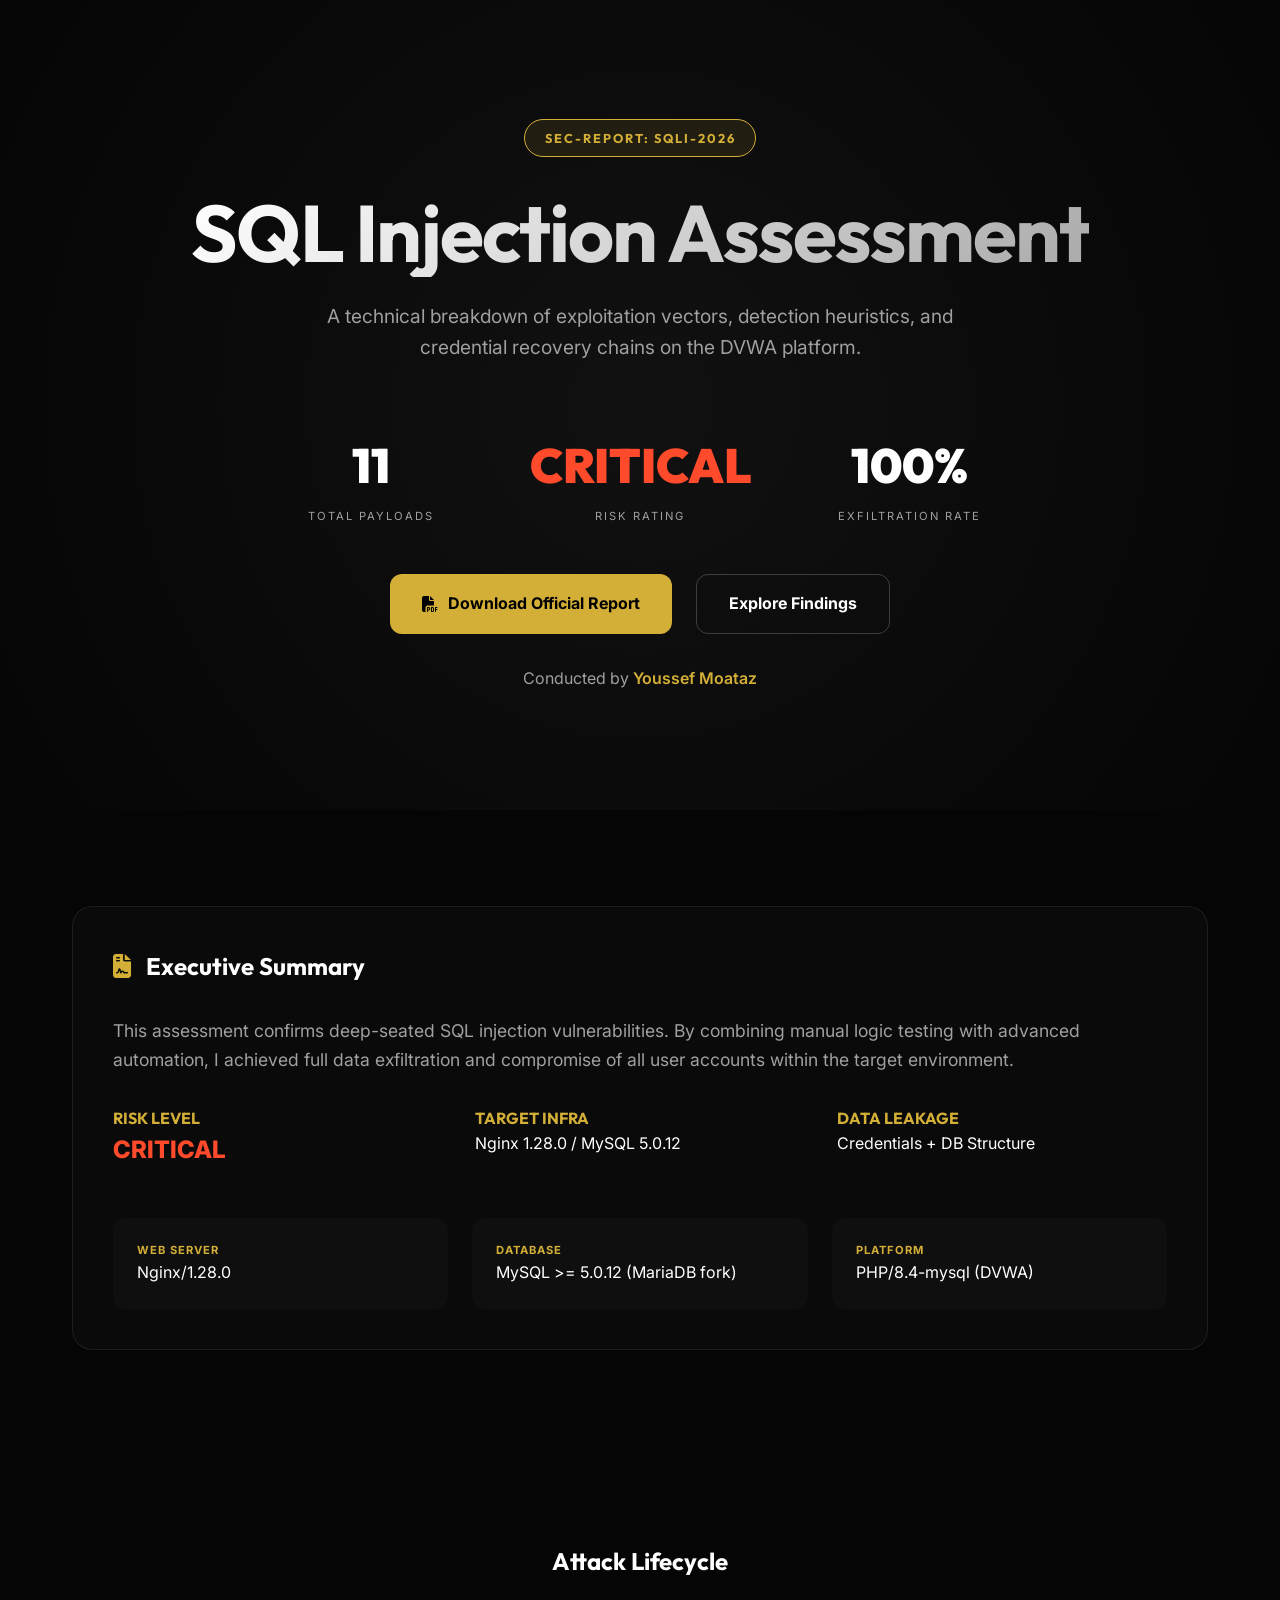
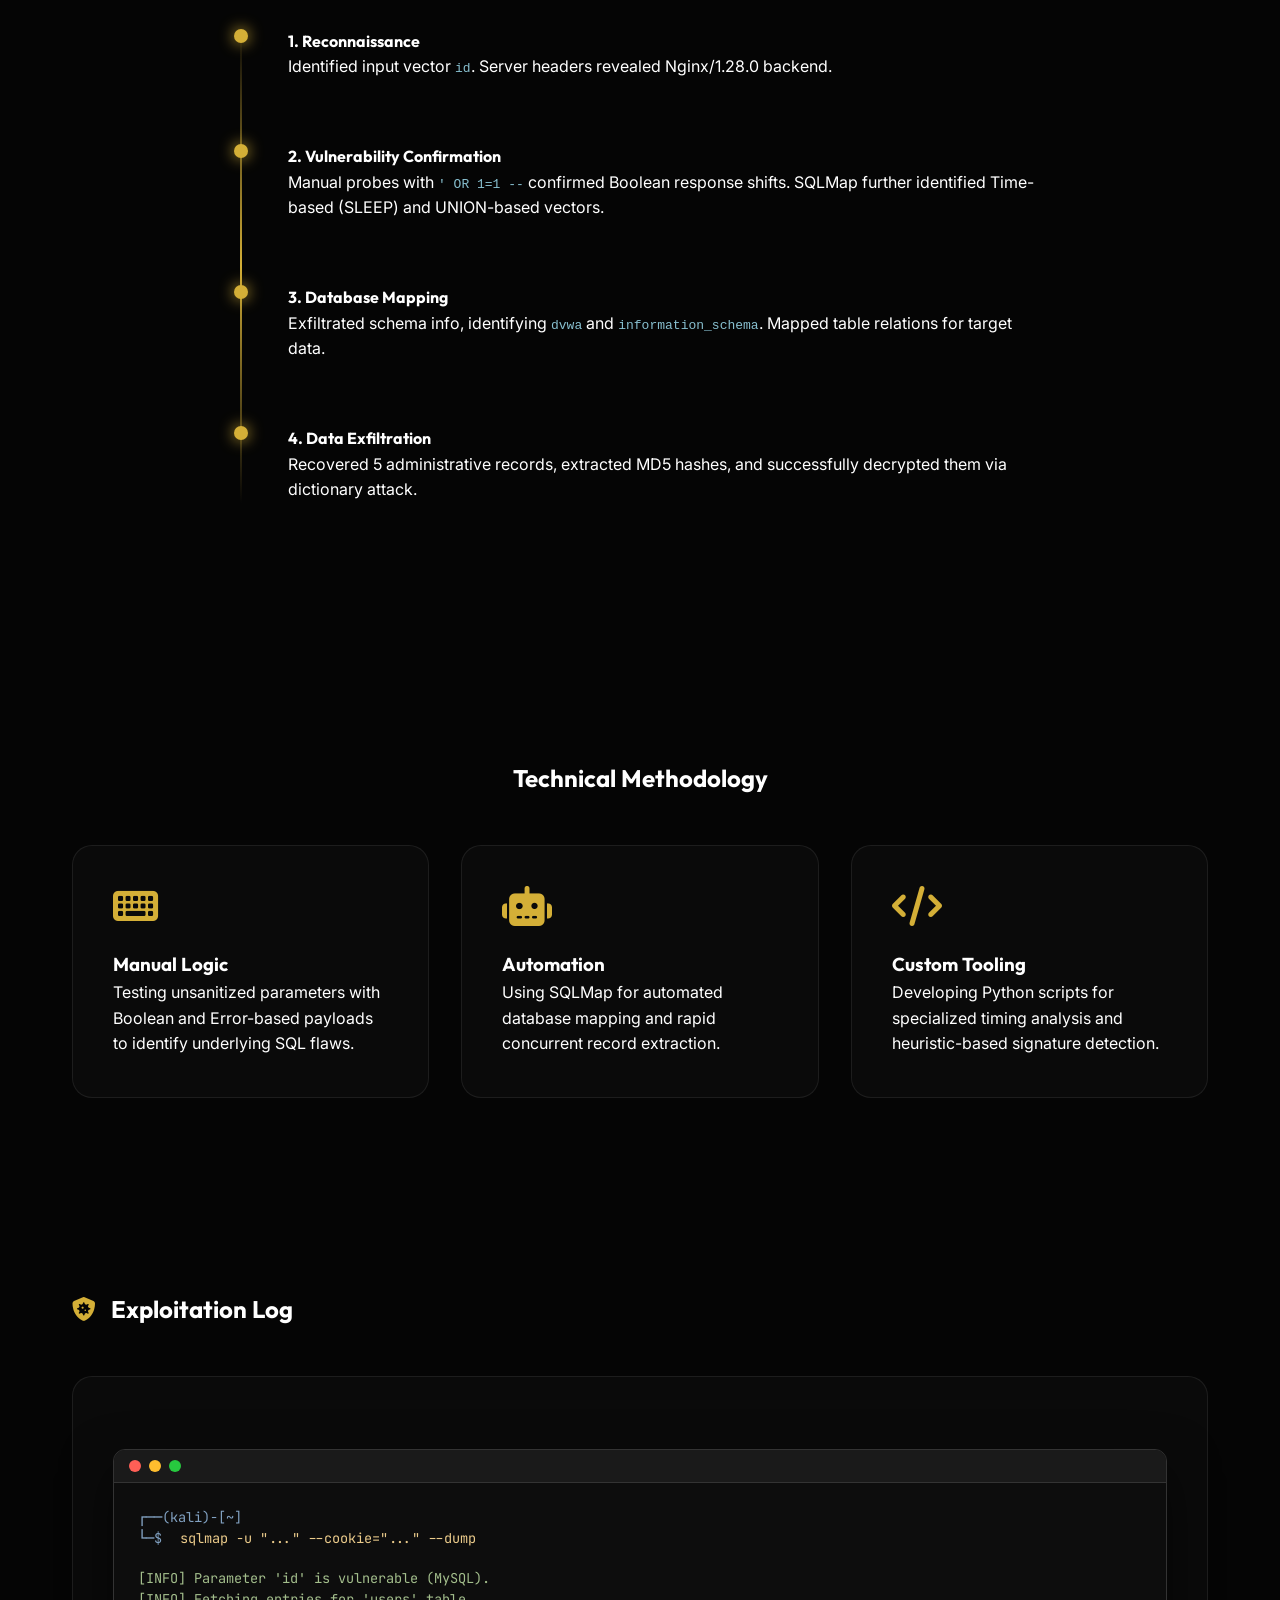
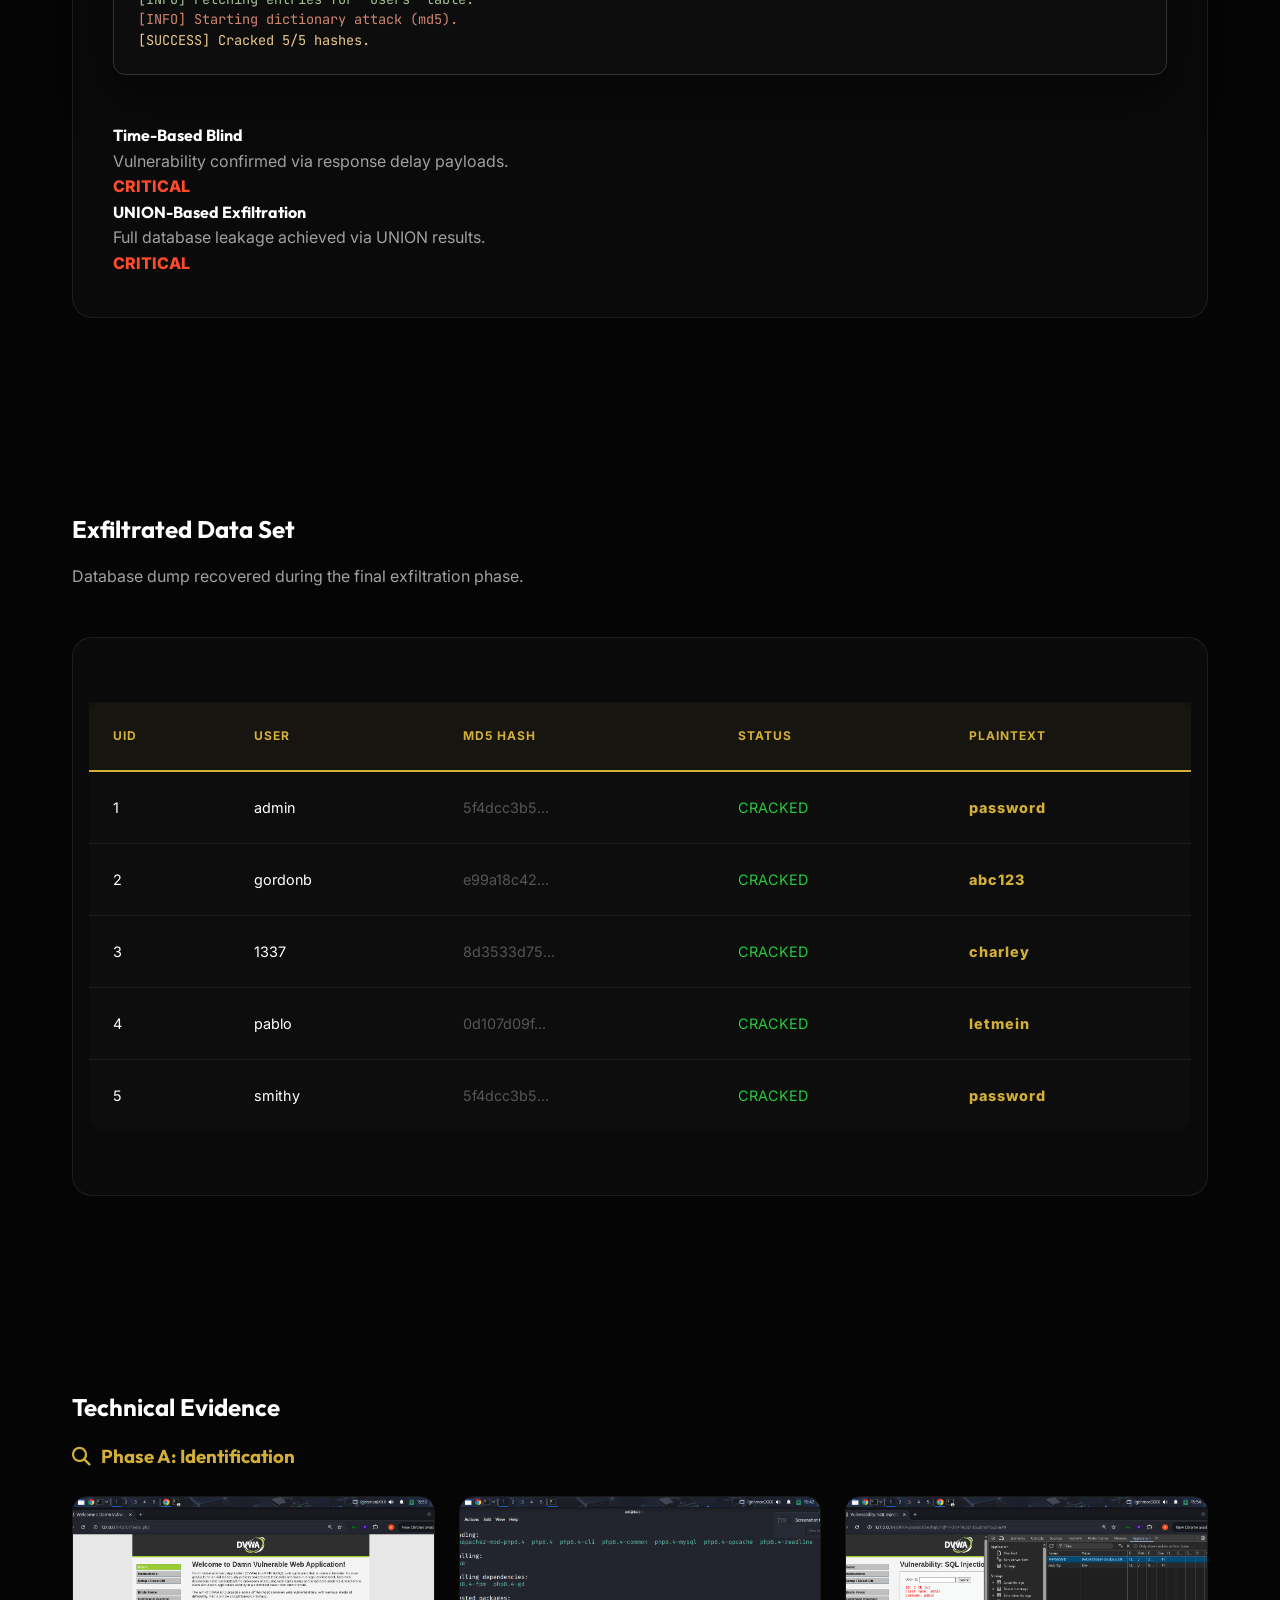
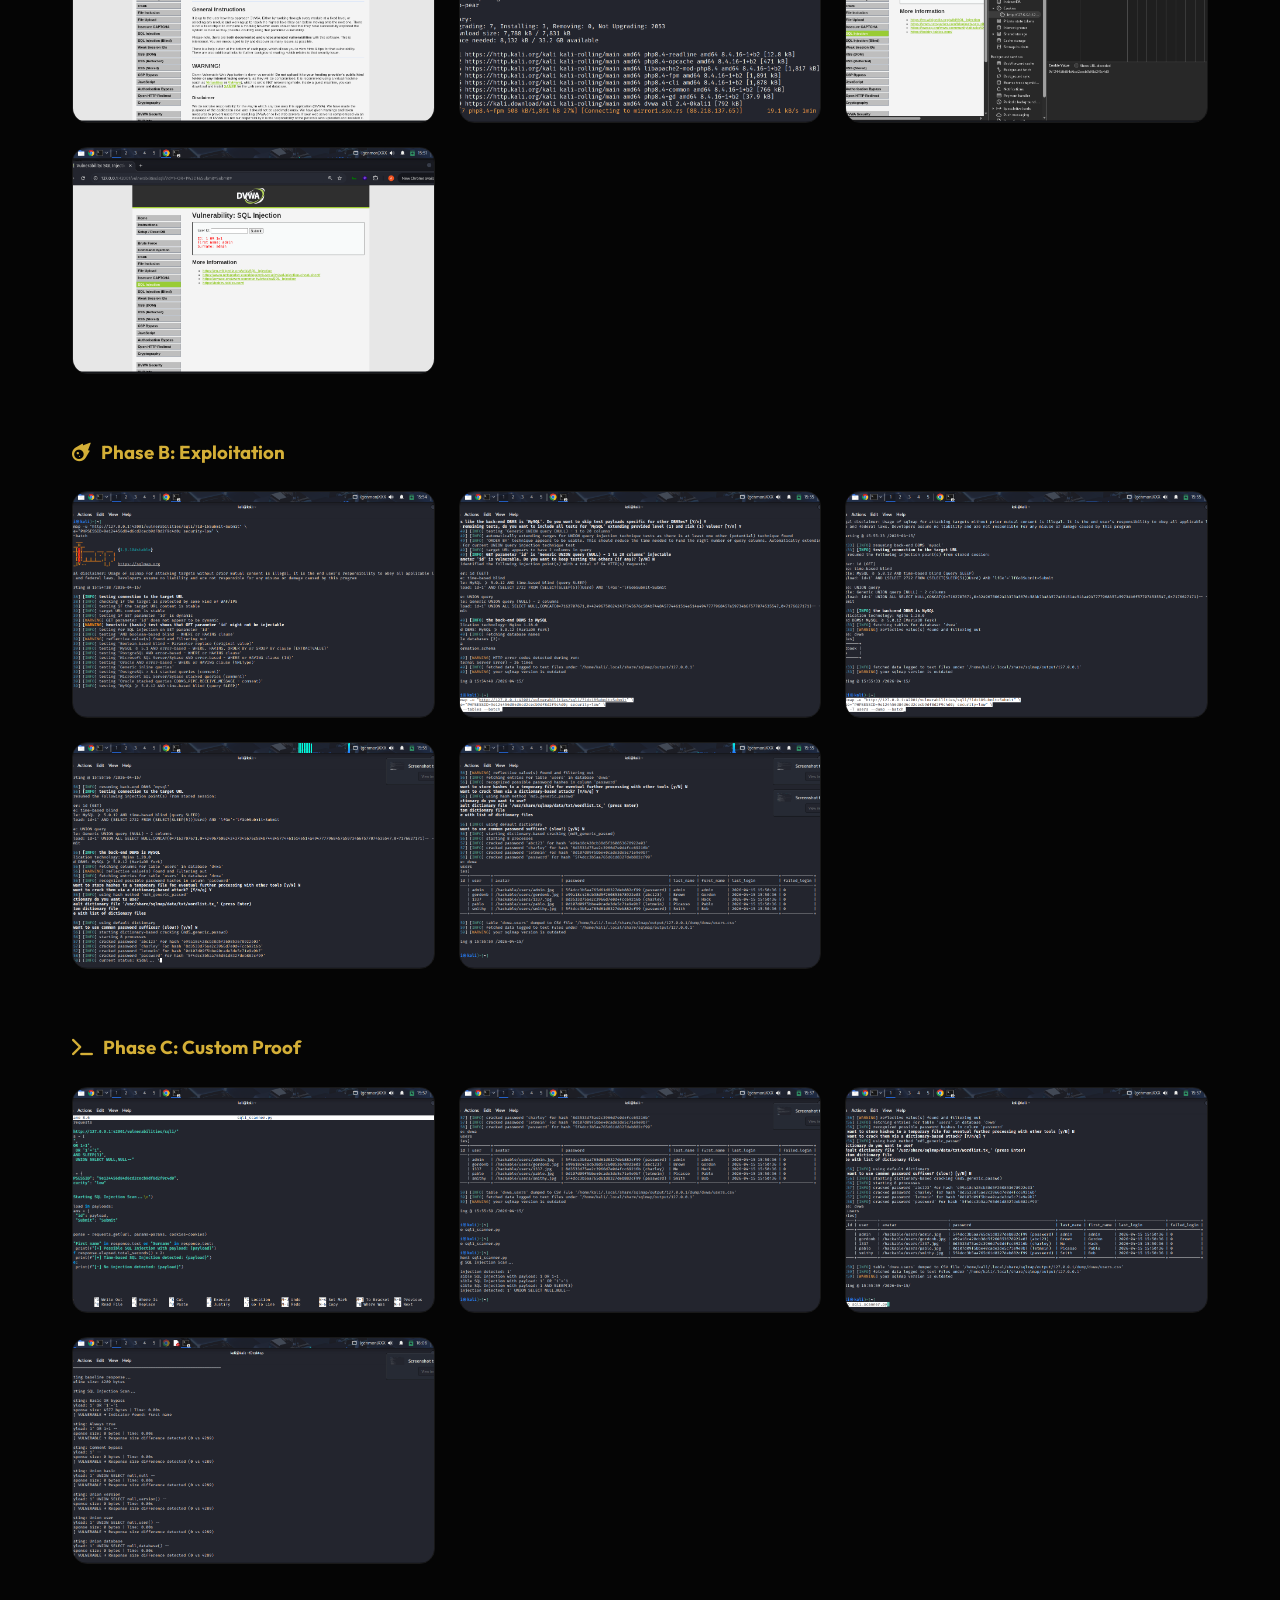
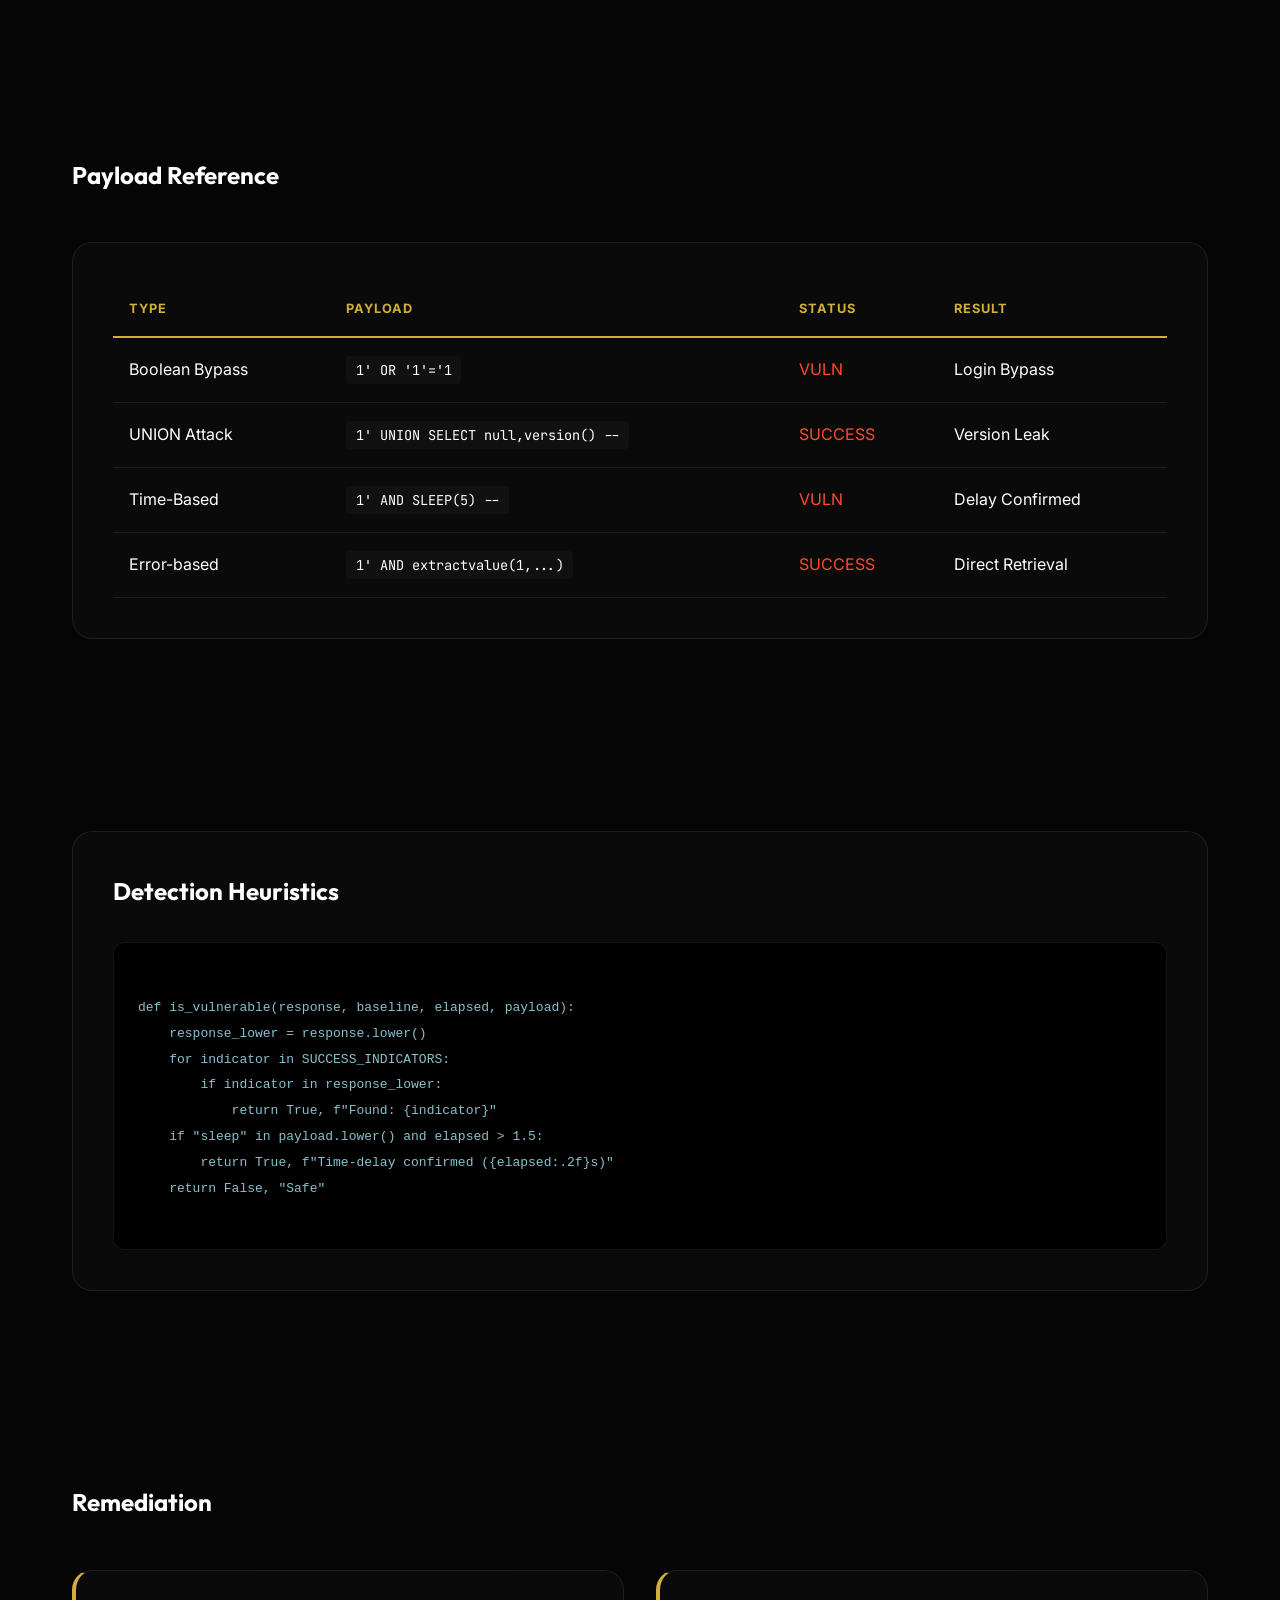
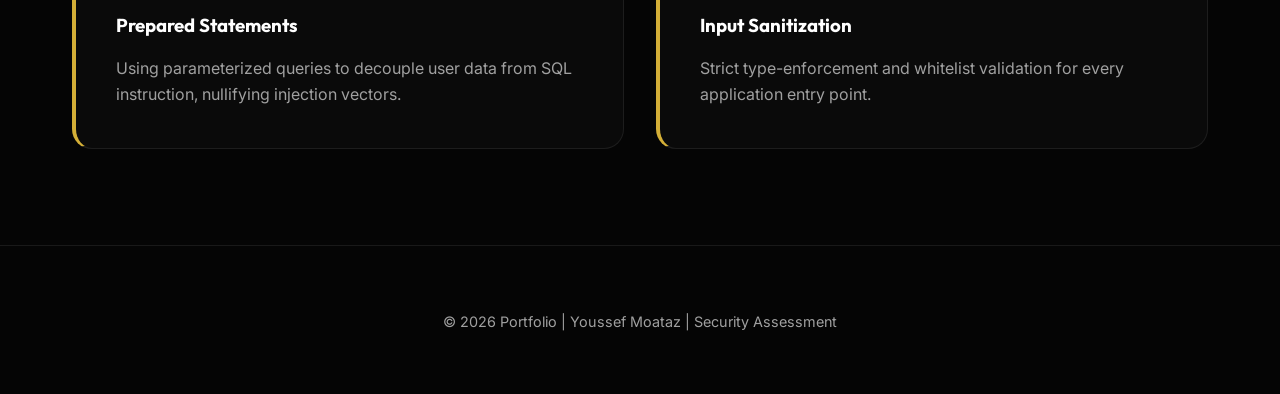
==== index.html @ cf0d1996 "Initial release: Professional SQL Injection Assessment and Audit Report - Youssef Moataz" ====
<!DOCTYPE html>
<html lang="en">
<head>
    <meta charset="UTF-8">
    <meta name="viewport" content="width=device-width, initial-scale=1.0">
    <title>Security Assessment Report | Youssef Moataz</title>
    <link rel="stylesheet" href="style.css">
    <link rel="stylesheet" href="https://cdnjs.cloudflare.com/ajax/libs/font-awesome/6.4.0/css/all.min.css">
</head>
<body>

    <header class="hero">
        <div class="badge">SEC-REPORT: SQLI-2026</div>
        <h1>SQL Injection Assessment</h1>
        <p>A technical breakdown of exploitation vectors, detection heuristics, and credential recovery chains on the DVWA platform.</p>
        
        <div class="container" style="margin-top: 4rem;">
            <div class="stats-header">
                <div class="stat-box">
                    <span class="stat-val">11</span>
                    <span class="stat-label">Total Payloads</span>
                </div>
                <div class="stat-box">
                    <span class="stat-val" style="color: var(--danger);">CRITICAL</span>
                    <span class="stat-label">Risk Rating</span>
                </div>
                <div class="stat-box">
                    <span class="stat-val">100%</span>
                    <span class="stat-label">Exfiltration Rate</span>
                </div>
            </div>
        </div>

        <div style="margin-top: 3rem; display: flex; gap: 1.5rem;">
            <a href="formal_report.html" class="btn"><i class="fas fa-file-pdf"></i> Download Official Report</a>
            <a href="#summary" class="btn btn-outline">Explore Findings</a>
        </div>

        <div style="margin-top: 2rem;">
            <span style="color: var(--text-dim);">Conducted by</span>
            <span style="color: var(--accent-gold); font-weight: 600;">Youssef Moataz</span>
        </div>
    </header>

    <div class="container">
        
        <section id="summary">
            <div class="card">
                <h2 style="margin-bottom: 2rem;"><i class="fas fa-file-contract" style="color: var(--accent-gold); margin-right: 15px;"></i>Executive Summary</h2>
                <p style="font-size: 1.1rem; color: var(--text-dim); margin-bottom: 2rem;">
                    This assessment confirms deep-seated SQL injection vulnerabilities. By combining manual logic testing with advanced automation, I achieved full data exfiltration and compromise of all user accounts within the target environment.
                </p>
                <div style="display: grid; grid-template-columns: repeat(auto-fit, minmax(200px, 1fr)); gap: 2rem;">
                    <div>
                        <h4 style="color: var(--accent-gold);">RISK LEVEL</h4>
                        <p class="severity-high" style="font-size: 1.5rem;">CRITICAL</p>
                    </div>
                    <div>
                        <h4 style="color: var(--accent-gold);">TARGET INFRA</h4>
                        <p>Nginx 1.28.0 / MySQL 5.0.12</p>
                    </div>
                    <div>
                        <h4 style="color: var(--accent-gold);">DATA LEAKAGE</h4>
                        <p>Credentials + DB Structure</p>
                    </div>
                </div>
                <div class="fingerprint-grid" style="margin-top: 3rem;">
                    <div class="f-item">
                        <h5>WEB SERVER</h5>
                        <p>Nginx/1.28.0</p>
                    </div>
                    <div class="f-item">
                        <h5>DATABASE</h5>
                        <p>MySQL >= 5.0.12 (MariaDB fork)</p>
                    </div>
                    <div class="f-item">
                        <h5>PLATFORM</h5>
                        <p>PHP/8.4-mysql (DVWA)</p>
                    </div>
                </div>
            </div>
        </section>

        <section id="lifecycle">
            <h2 style="text-align: center; margin-bottom: 3rem;">Attack Lifecycle</h2>
            <div class="timeline">
                <div class="timeline-item">
                    <div class="timeline-dot"></div>
                    <h4>1. Reconnaissance</h4>
                    <p>Identified input vector <code>id</code>. Server headers revealed Nginx/1.28.0 backend.</p>
                </div>
                <div class="timeline-item">
                    <div class="timeline-dot"></div>
                    <h4>2. Vulnerability Confirmation</h4>
                    <p>Manual probes with <code>' OR 1=1 --</code> confirmed Boolean response shifts. SQLMap further identified Time-based (SLEEP) and UNION-based vectors.</p>
                </div>
                <div class="timeline-item">
                    <div class="timeline-dot"></div>
                    <h4>3. Database Mapping</h4>
                    <p>Exfiltrated schema info, identifying <code>dvwa</code> and <code>information_schema</code>. Mapped table relations for target data.</p>
                </div>
                <div class="timeline-item">
                    <div class="timeline-dot"></div>
                    <h4>4. Data Exfiltration</h4>
                    <p>Recovered 5 administrative records, extracted MD5 hashes, and successfully decrypted them via dictionary attack.</p>
                </div>
            </div>
        </section>

        <section id="methodology">
            <h2 style="text-align: center; margin-bottom: 3rem;">Technical Methodology</h2>
            <div class="meth-grid">
                <div class="card meth-item">
                    <i class="fas fa-keyboard meth-icon"></i>
                    <h3>Manual Logic</h3>
                    <p>Testing unsanitized parameters with Boolean and Error-based payloads to identify underlying SQL flaws.</p>
                </div>
                <div class="card meth-item">
                    <i class="fas fa-robot meth-icon"></i>
                    <h3>Automation</h3>
                    <p>Using SQLMap for automated database mapping and rapid concurrent record extraction.</p>
                </div>
                <div class="card meth-item">
                    <i class="fas fa-code meth-icon"></i>
                    <h3>Custom Tooling</h3>
                    <p>Developing Python scripts for specialized timing analysis and heuristic-based signature detection.</p>
                </div>
            </div>
        </section>

        <section id="findings">
            <h2 style="margin-bottom: 3rem;"><i class="fas fa-shield-virus" style="color: var(--accent-gold); margin-right: 15px;"></i>Exploitation Log</h2>
            <div class="card">
                <div class="terminal-window no-print" style="margin-bottom: 3rem;">
                    <div class="terminal-header">
                        <div class="t-dot" style="background: #ff5f56;"></div>
                        <div class="t-dot" style="background: #ffbd2e;"></div>
                        <div class="t-dot" style="background: #27c93f;"></div>
                    </div>
                    <div class="t-body">
                        <div><span class="t-prompt">┌──(kali)-[~]</span></div>
                        <div><span class="t-prompt">└─$</span> <span class="t-cmd">sqlmap -u "..." --cookie="..." --dump</span></div>
                        <br>
                        <div style="color: #A3BE8C;">[INFO] Parameter 'id' is vulnerable (MySQL).</div>
                        <div style="color: #A3BE8C;">[INFO] Fetching entries for 'users' table.</div>
                        <div style="color: #D08770;">[INFO] Starting dictionary attack (md5).</div>
                        <div style="color: #EBCB8B;">[SUCCESS] Cracked 5/5 hashes.</div>
                    </div>
                </div>

                <div class="findings-container">
                    <div class="finding-row">
                        <div>
                            <h4>Time-Based Blind</h4>
                            <p style="color: var(--text-dim);">Vulnerability confirmed via response delay payloads.</p>
                        </div>
                        <span class="severity-high">CRITICAL</span>
                    </div>
                    <div class="finding-row">
                        <div>
                            <h4>UNION-Based Exfiltration</h4>
                            <p style="color: var(--text-dim);">Full database leakage achieved via UNION results.</p>
                        </div>
                        <span class="severity-high">CRITICAL</span>
                    </div>
                </div>
            </div>
        </section>

        <section id="exfiltrated">
            <h2 style="margin-bottom: 1rem;">Exfiltrated Data Set</h2>
            <p style="color: var(--text-dim); margin-bottom: 3rem;">Database dump recovered during the final exfiltration phase.</p>
            
            <div class="card" style="padding: 1rem;">
                <table class="exfil-matrix">
                    <thead>
                        <tr>
                            <th>UID</th>
                            <th>User</th>
                            <th>MD5 Hash</th>
                            <th>Status</th>
                            <th>Plaintext</th>
                        </tr>
                    </thead>
                    <tbody>
                        <tr><td>1</td><td>admin</td><td class="hash-dim">5f4dcc3b5...</td><td style="color: #27c93f;">CRACKED</td><td class="plaintext-gold">password</td></tr>
                        <tr><td>2</td><td>gordonb</td><td class="hash-dim">e99a18c42...</td><td style="color: #27c93f;">CRACKED</td><td class="plaintext-gold">abc123</td></tr>
                        <tr><td>3</td><td>1337</td><td class="hash-dim">8d3533d75...</td><td style="color: #27c93f;">CRACKED</td><td class="plaintext-gold">charley</td></tr>
                        <tr><td>4</td><td>pablo</td><td class="hash-dim">0d107d09f...</td><td style="color: #27c93f;">CRACKED</td><td class="plaintext-gold">letmein</td></tr>
                        <tr><td>5</td><td>smithy</td><td class="hash-dim">5f4dcc3b5...</td><td style="color: #27c93f;">CRACKED</td><td class="plaintext-gold">password</td></tr>
                    </tbody>
                </table>
            </div>
        </section>

        <section id="evidence">
            <h2 style="margin-bottom: 1rem;">Technical Evidence</h2>
            
            <h3 style="color: var(--accent-gold); margin-bottom: 1.5rem;"><i class="fas fa-search" style="margin-right:10px;"></i>Phase A: Identification</h3>
            <div class="gallery" style="margin-bottom: 4rem;">
                <div class="gallery-item">
                    <img src="pics/Screenshot_2026-04-15_15_50_52.png">
                    <div class="gallery-overlay"><h4>Target App</h4><p>Landing on SQLi Module.</p></div>
                </div>
                <div class="gallery-item">
                    <img src="pics/Screenshot_2026-04-15_15_42_27.png">
                    <div class="gallery-overlay"><h4>Dependencies</h4><p>Kali environment setup.</p></div>
                </div>
                <div class="gallery-item">
                    <img src="pics/Screenshot_2026-04-15_15_54_03.png">
                    <div class="gallery-overlay"><h4>Cookie Recon</h4><p>Session mapping.</p></div>
                </div>
                <div class="gallery-item">
                    <img src="pics/Screenshot_2026-04-15_15_51_50.png">
                    <div class="gallery-overlay"><h4>Manual Probe</h4><p>Boolean verification.</p></div>
                </div>
            </div>

            <h3 style="color: var(--accent-gold); margin-bottom: 1.5rem;"><i class="fas fa-meteor" style="margin-right:10px;"></i>Phase B: Exploitation</h3>
            <div class="gallery" style="margin-bottom: 4rem;">
                <div class="gallery-item">
                    <img src="pics/Screenshot_2026-04-15_15_54_40.png">
                    <div class="gallery-overlay"><h4>Scan Start</h4><p>Heuristic probing.</p></div>
                </div>
                <div class="gallery-item">
                    <img src="pics/Screenshot_2026-04-15_15_55_29.png">
                    <div class="gallery-overlay"><h4>Confirmation</h4><p>Vulnerability detected.</p></div>
                </div>
                <div class="gallery-item">
                    <img src="pics/Screenshot_2026-04-15_15_55_54.png">
                    <div class="gallery-overlay"><h4>Mapping</h4><p>Table enumeration.</p></div>
                </div>
                <div class="gallery-item">
                    <img src="pics/Screenshot_2026-04-15_15_55_58.png">
                    <div class="gallery-overlay"><h4>Recovery</h4><p>MD5 extraction.</p></div>
                </div>
                <div class="gallery-item">
                    <img src="pics/Screenshot_2026-04-15_15_56_00.png">
                    <div class="gallery-overlay"><h4>Full Dump</h4><p>Credential recovery.</p></div>
                </div>
            </div>

            <h3 style="color: var(--accent-gold); margin-bottom: 1.5rem;"><i class="fas fa-terminal" style="margin-right:10px;"></i>Phase C: Custom Proof</h3>
            <div class="gallery">
                <div class="gallery-item">
                    <img src="pics/Screenshot_2026-04-15_15_57_45.png">
                    <div class="gallery-overlay"><h4>Source</h4><p>sqli_scanner.py logic.</p></div>
                </div>
                <div class="gallery-item">
                    <img src="pics/Screenshot_2026-04-15_15_58_00.png">
                    <div class="gallery-overlay"><h4>Execution</h4><p>Detections trace.</p></div>
                </div>
                <div class="gallery-item">
                    <img src="pics/Screenshot_2026-04-15_15_57_24.png">
                    <div class="gallery-overlay"><h4>Attributes</h4><p>Record recovery.</p></div>
                </div>
                <div class="gallery-item">
                    <img src="pics/Screenshot_2026-04-15_16_06_33.png">
                    <div class="gallery-overlay"><h4>Version 2</h4><p>Advanced trace logs.</p></div>
                </div>
            </div>
        </section>

        <section id="library">
            <h2 style="margin-bottom: 3rem;">Payload Reference</h2>
            <div class="card">
                <div class="table-container">
                    <table>
                        <thead>
                            <tr><th>Type</th><th>Payload</th><th>Status</th><th>Result</th></tr>
                        </thead>
                        <tbody>
                            <tr><td>Boolean Bypass</td><td><span class="code-pill">1' OR '1'='1</span></td><td style="color: var(--danger);">VULN</td><td>Login Bypass</td></tr>
                            <tr><td>UNION Attack</td><td><span class="code-pill">1' UNION SELECT null,version() --</span></td><td style="color: var(--danger);">SUCCESS</td><td>Version Leak</td></tr>
                            <tr><td>Time-Based</td><td><span class="code-pill">1' AND SLEEP(5) --</span></td><td style="color: var(--danger);">VULN</td><td>Delay Confirmed</td></tr>
                            <tr><td>Error-based</td><td><span class="code-pill">1' AND extractvalue(1,...)</span></td><td style="color: var(--danger);">SUCCESS</td><td>Direct Retrieval</td></tr>
                        </tbody>
                    </table>
                </div>
            </div>
        </section>

        <section id="code">
            <div class="card">
                <h2 style="margin-bottom: 2rem;">Detection Heuristics</h2>
                <pre><code>
def is_vulnerable(response, baseline, elapsed, payload):
    response_lower = response.lower()
    for indicator in SUCCESS_INDICATORS:
        if indicator in response_lower:
            return True, f"Found: {indicator}"
    if "sleep" in payload.lower() and elapsed > 1.5:
        return True, f"Time-delay confirmed ({elapsed:.2f}s)"
    return False, "Safe"
                </code></pre>
            </div>
        </section>

        <section id="remediation">
            <h2 style="margin-bottom: 3rem;">Remediation</h2>
            <div style="display: grid; grid-template-columns: repeat(auto-fit, minmax(300px, 1fr)); gap: 2rem;">
                <div class="card" style="border-left: 4px solid var(--accent-gold);">
                    <h3>Prepared Statements</h3>
                    <p style="margin-top: 1rem; color: var(--text-dim);">Using parameterized queries to decouple user data from SQL instruction, nullifying injection vectors.</p>
                </div>
                <div class="card" style="border-left: 4px solid var(--accent-gold);">
                    <h3>Input Sanitization</h3>
                    <p style="margin-top: 1rem; color: var(--text-dim);">Strict type-enforcement and whitelist validation for every application entry point.</p>
                </div>
            </div>
        </section>

    </div>

    <footer>
        <p>&copy; 2026 Portfolio | Youssef Moataz | Security Assessment</p>
    </footer>

    <script src="app.js"></script>
</body>
</html>
---- style.css ----
@import url('https://fonts.googleapis.com/css2?family=Inter:wght@300;400;600;800&family=Outfit:wght@300;400;700;900&family=JetBrains+Mono:wght@400;700&display=swap');

:root {
    --bg-deep: #050505;
    --bg-card: #0A0A0A;
    --accent-gold: #D4AF37;
    --accent-gold-dim: #997A24;
    --text-main: #FFFFFF;
    --text-dim: #A0A0A0;
    --glass-border: rgba(255, 255, 255, 0.08);
    --danger: #FF4B2B;
}

* {
    margin: 0;
    padding: 0;
    box-sizing: border-box;
}

body {
    background-color: var(--bg-deep);
    color: var(--text-main);
    font-family: 'Inter', sans-serif;
    line-height: 1.6;
    overflow-x: hidden;
    scroll-behavior: smooth;
}

.container {
    max-width: 1200px;
    margin: 0 auto;
    padding: 0 2rem;
}

h1, h2, h3, h4, .badge {
    font-family: 'Outfit', sans-serif;
    font-weight: 700;
}

section {
    padding: 6rem 0;
}

.hero {
    height: 90vh;
    display: flex;
    flex-direction: column;
    justify-content: center;
    align-items: center;
    text-align: center;
    background: radial-gradient(circle at center, #111 0%, #050505 100%);
    position: relative;
    padding: 2rem;
}

.hero h1 {
    font-size: 5rem;
    line-height: 1.1;
    margin-bottom: 1.5rem;
    letter-spacing: -2px;
    background: linear-gradient(135deg, #fff 0%, #aaa 100%);
    -webkit-background-clip: text;
    -webkit-text-fill-color: transparent;
}

.hero p {
    font-size: 1.2rem;
    color: var(--text-dim);
    max-width: 700px;
}

.badge {
    background: rgba(212, 175, 55, 0.1);
    color: var(--accent-gold);
    padding: 0.5rem 1.2rem;
    border-radius: 100px;
    border: 1px solid var(--accent-gold);
    font-size: 0.8rem;
    text-transform: uppercase;
    letter-spacing: 2px;
    margin-bottom: 2rem;
}

.stats-header {
    display: grid;
    grid-template-columns: repeat(3, 1fr);
    gap: 3rem;
    width: 100%;
}

.stat-box {
    display: flex;
    flex-direction: column;
    align-items: center;
}

.stat-val {
    font-size: 3rem;
    font-weight: 900;
    font-family: 'Outfit';
    color: var(--text-main);
}

.stat-label {
    text-transform: uppercase;
    font-size: 0.7rem;
    letter-spacing: 2px;
    color: var(--text-dim);
    margin-top: 5px;
}

.card {
    background: var(--bg-card);
    border: 1px solid var(--glass-border);
    padding: 2.5rem;
    border-radius: 20px;
    transition: transform 0.3s ease, border 0.3s ease;
}

.card:hover {
    border-color: rgba(212, 175, 55, 0.3);
}

.btn {
    background: var(--accent-gold);
    color: #000;
    padding: 1rem 2rem;
    border-radius: 12px;
    text-decoration: none;
    font-weight: 700;
    transition: all 0.3s ease;
    display: flex;
    align-items: center;
    gap: 10px;
}

.btn:hover {
    background: #fff;
    transform: translateY(-5px);
}

.btn-outline {
    background: transparent;
    border: 1px solid rgba(255,255,255,0.2);
    color: #fff;
}

.btn-outline:hover {
    border-color: var(--accent-gold);
    color: var(--accent-gold);
}

.timeline {
    position: relative;
    max-width: 800px;
    margin: 0 auto;
}

.timeline::before {
    content: '';
    position: absolute;
    left: 0;
    top: 0;
    width: 2px;
    height: 100%;
    background: linear-gradient(to bottom, transparent, var(--accent-gold), transparent);
}

.timeline-item {
    padding-left: 3rem;
    margin-bottom: 4rem;
    position: relative;
}

.timeline-dot {
    position: absolute;
    left: -6px;
    top: 0;
    width: 14px;
    height: 14px;
    background: var(--accent-gold);
    border-radius: 50%;
    box-shadow: 0 0 15px var(--accent-gold);
}

.meth-grid {
    display: grid;
    grid-template-columns: repeat(3, 1fr);
    gap: 2rem;
}

.meth-icon {
    font-size: 2.5rem;
    color: var(--accent-gold);
    margin-bottom: 1.5rem;
}

.severity-high {
    color: var(--danger);
    font-weight: 800;
}

.gallery {
    display: grid;
    grid-template-columns: repeat(auto-fill, minmax(280px, 1fr));
    gap: 1.5rem;
}

.gallery-item {
    position: relative;
    border-radius: 15px;
    overflow: hidden;
    aspect-ratio: 16/10;
    border: 1px solid var(--glass-border);
}

.gallery-item img {
    width: 100%;
    height: 100%;
    object-fit: cover;
    transition: transform 0.5s ease;
}

.gallery-overlay {
    position: absolute;
    bottom: 0;
    left: 0;
    width: 100%;
    padding: 1.5rem;
    background: linear-gradient(to top, rgba(0,0,0,0.9), transparent);
    transform: translateY(100%);
    transition: transform 0.3s ease;
}

.gallery-item:hover img {
    transform: scale(1.1);
}

.gallery-item:hover .gallery-overlay {
    transform: translateY(0);
}

.table-container {
    width: 100%;
    overflow-x: auto;
}

table {
    width: 100%;
    border-collapse: collapse;
    text-align: left;
}

th {
    padding: 1rem;
    border-bottom: 2px solid var(--accent-gold);
    color: var(--accent-gold);
    font-size: 0.8rem;
    text-transform: uppercase;
    letter-spacing: 1px;
}

td {
    padding: 1.2rem 1rem;
    border-bottom: 1px solid var(--glass-border);
}

.code-pill {
    font-family: 'JetBrains Mono', monospace;
    background: #111;
    padding: 0.3rem 0.6rem;
    border-radius: 4px;
    font-size: 0.85rem;
}

pre {
    background: #000;
    padding: 1.5rem;
    border-radius: 12px;
    overflow-x: auto;
    font-family: 'JetBrains Mono', monospace;
    border: 1px solid var(--glass-border);
}

code {
    color: #88C0D0;
}

footer {
    padding: 4rem 2rem;
    text-align: center;
    border-top: 1px solid var(--glass-border);
    color: var(--text-dim);
    font-size: 0.9rem;
}

.fingerprint-grid {
    display: grid;
    grid-template-columns: repeat(3, 1fr);
    gap: 1.5rem;
}

.f-item {
    background: rgba(255,255,255,0.02);
    padding: 1.5rem;
    border-radius: 12px;
}

.f-item h5 {
    color: var(--accent-gold);
    font-size: 0.7rem;
    letter-spacing: 1px;
}

.terminal-window {
    background: #0D0D0D;
    border-radius: 12px;
    border: 1px solid #333;
    overflow: hidden;
    margin: 2rem 0;
    box-shadow: 0 20px 50px rgba(0,0,0,0.5);
}

.terminal-header {
    background: #1A1A1A;
    padding: 10px 15px;
    display: flex;
    gap: 8px;
    border-bottom: 1px solid #333;
}

.t-dot {
    width: 12px;
    height: 12px;
    border-radius: 50%;
}

.t-body {
    padding: 1.5rem;
    font-family: 'JetBrains Mono', monospace;
    font-size: 0.85rem;
    line-height: 1.5;
    color: #88C0D0;
    overflow-x: auto;
}

.t-prompt { color: #81A1C1; margin-right: 10px; }
.t-cmd { color: #EBCB8B; }

.exfil-matrix {
    width: 100%;
    background: rgba(255, 255, 255, 0.01);
    border-radius: 16px;
    border-spacing: 0;
    margin: 3rem 0;
}

.exfil-matrix th {
    background: rgba(212, 175, 55, 0.05);
    color: var(--accent-gold);
    text-transform: uppercase;
    font-size: 0.75rem;
    padding: 1.5rem;
    text-align: left;
    border-bottom: 2px solid var(--accent-gold);
}

.exfil-matrix td {
    padding: 1.5rem;
    border-bottom: 1px solid var(--glass-border);
    font-family: 'Inter', sans-serif;
    font-size: 0.9rem;
}

.exfil-matrix tr:last-child td {
    border-bottom: none;
}

.plaintext-gold {
    color: var(--accent-gold);
    font-weight: 800;
    font-family: 'JetBrains Mono', monospace;
    letter-spacing: 1px;
}

.hash-dim {
    color: #555;
    font-family: 'JetBrains Mono', monospace;
    font-size: 0.8rem;
}

@media (max-width: 968px) {
    .hero h1 { font-size: 3.5rem; }
    .meth-grid { grid-template-columns: 1fr; }
}

@media (max-width: 768px) {
    .stat-box { margin-bottom: 1.5rem; }
    .hero h1 { font-size: 3rem; }
}
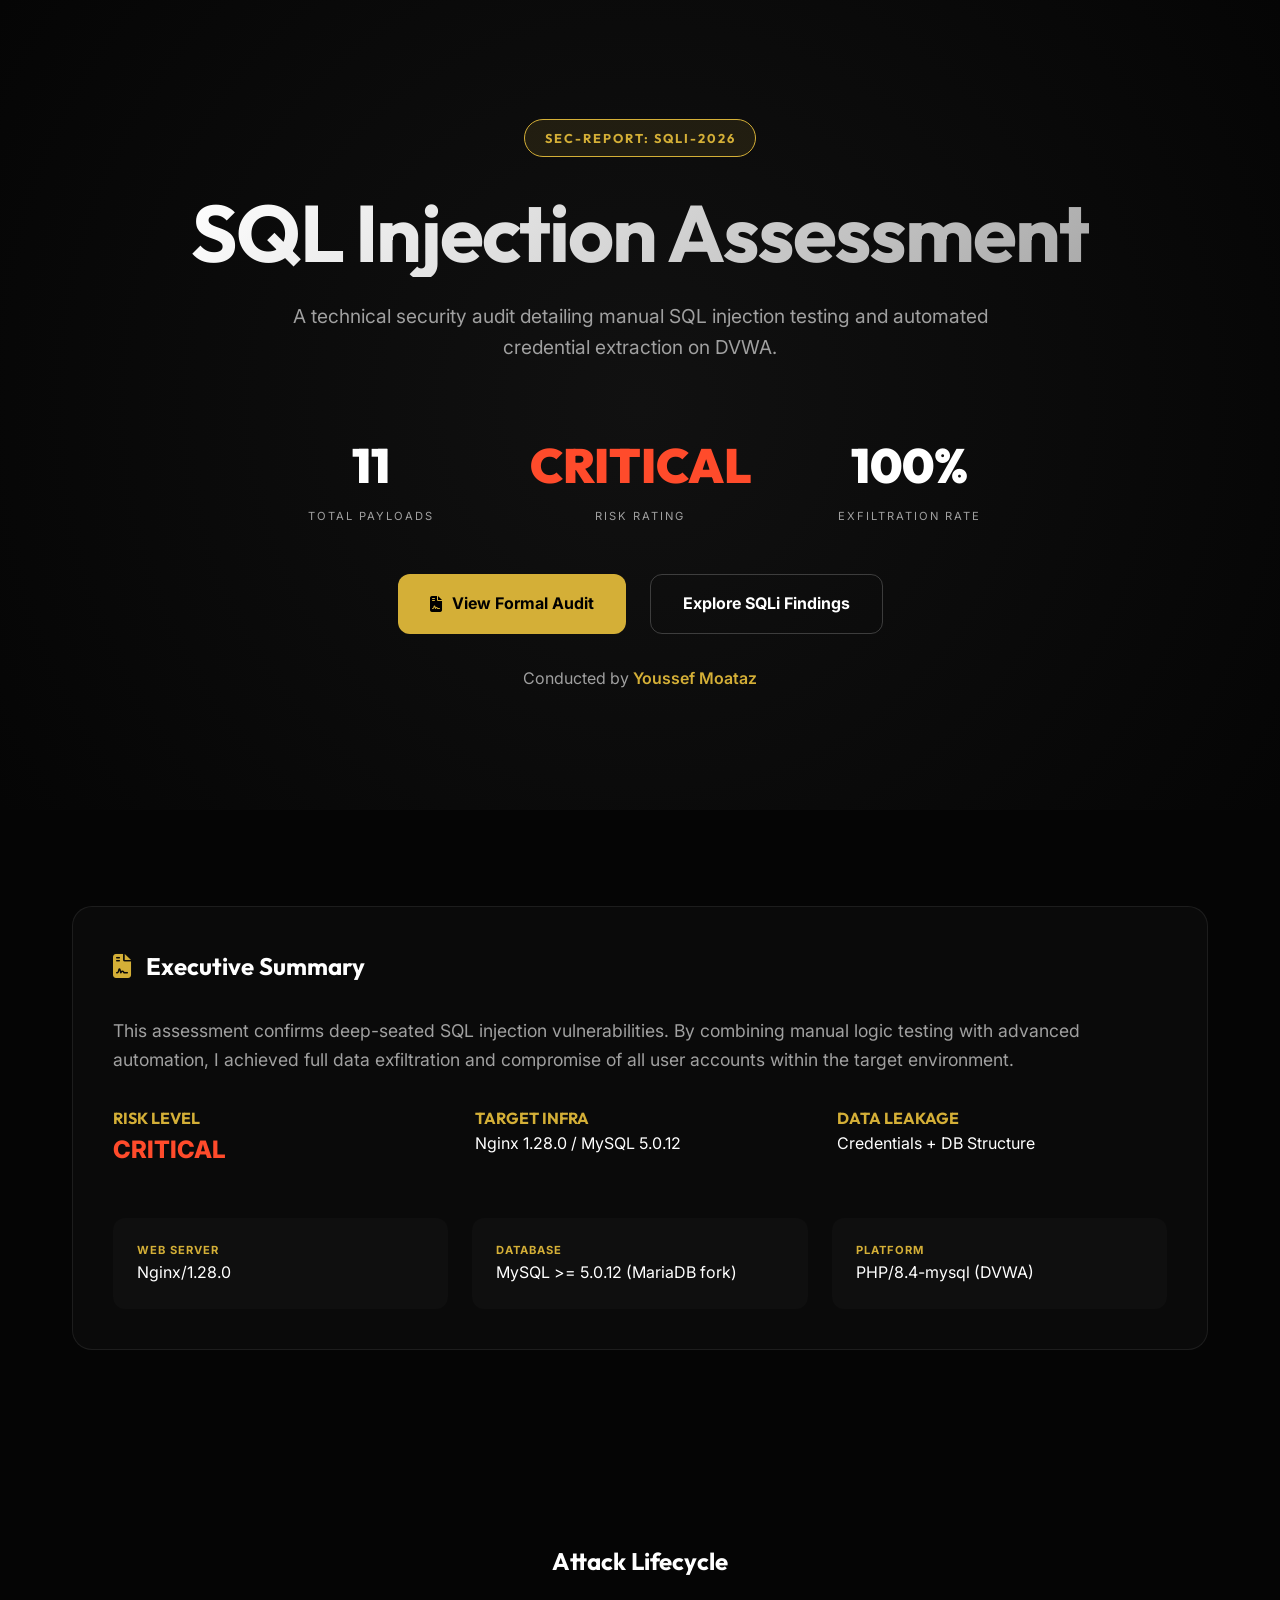
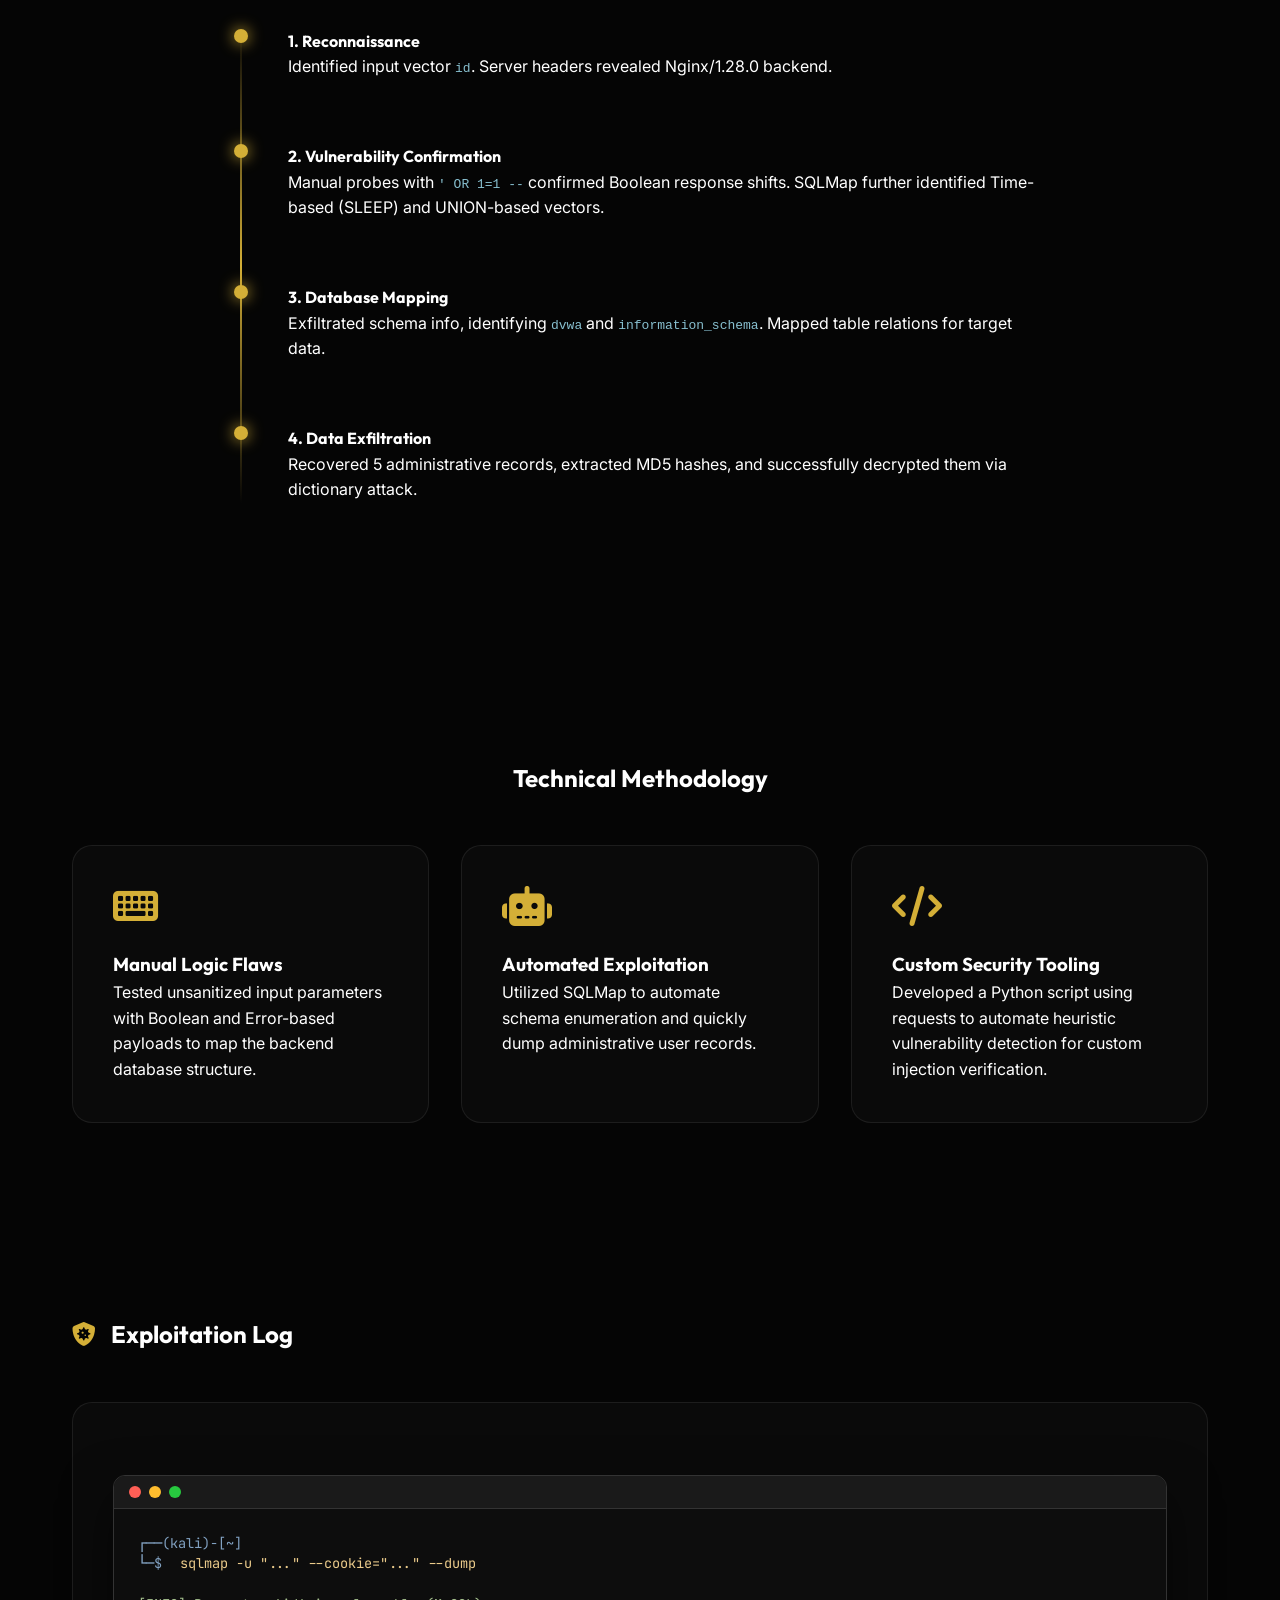
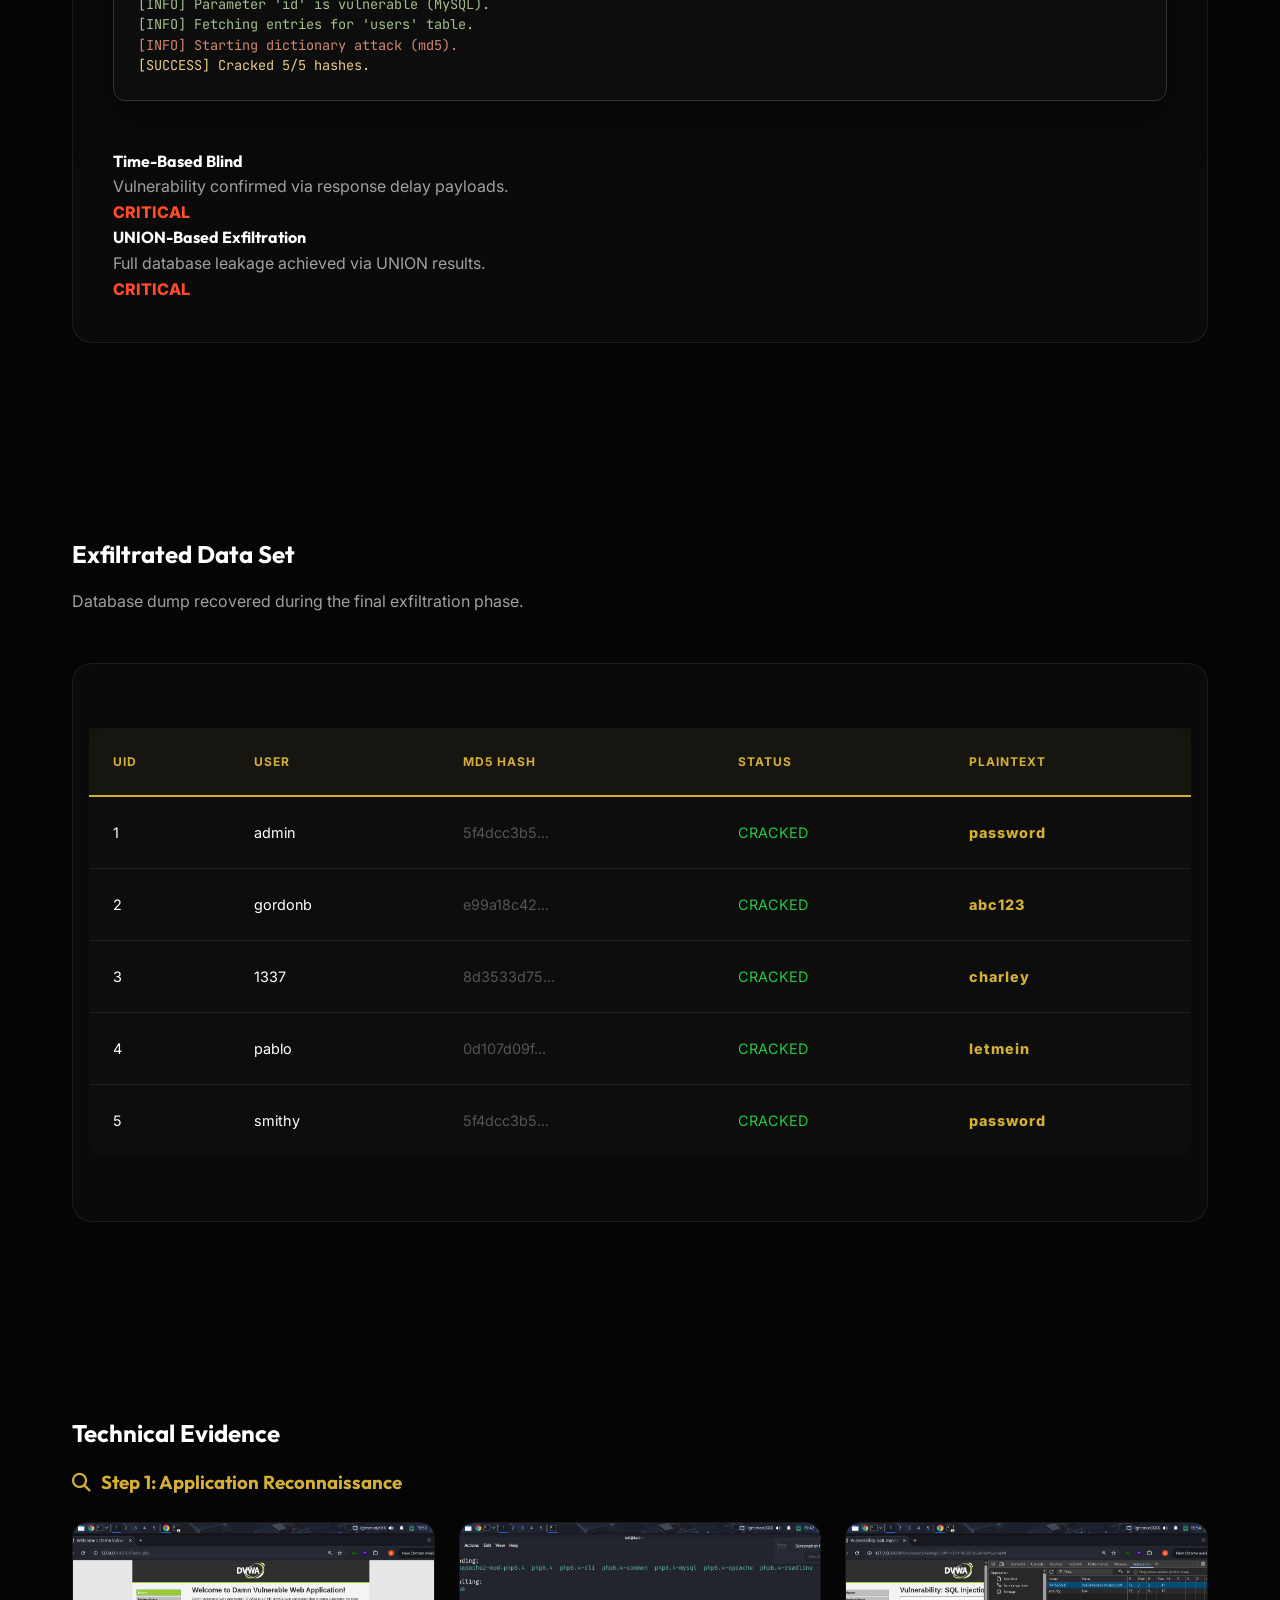
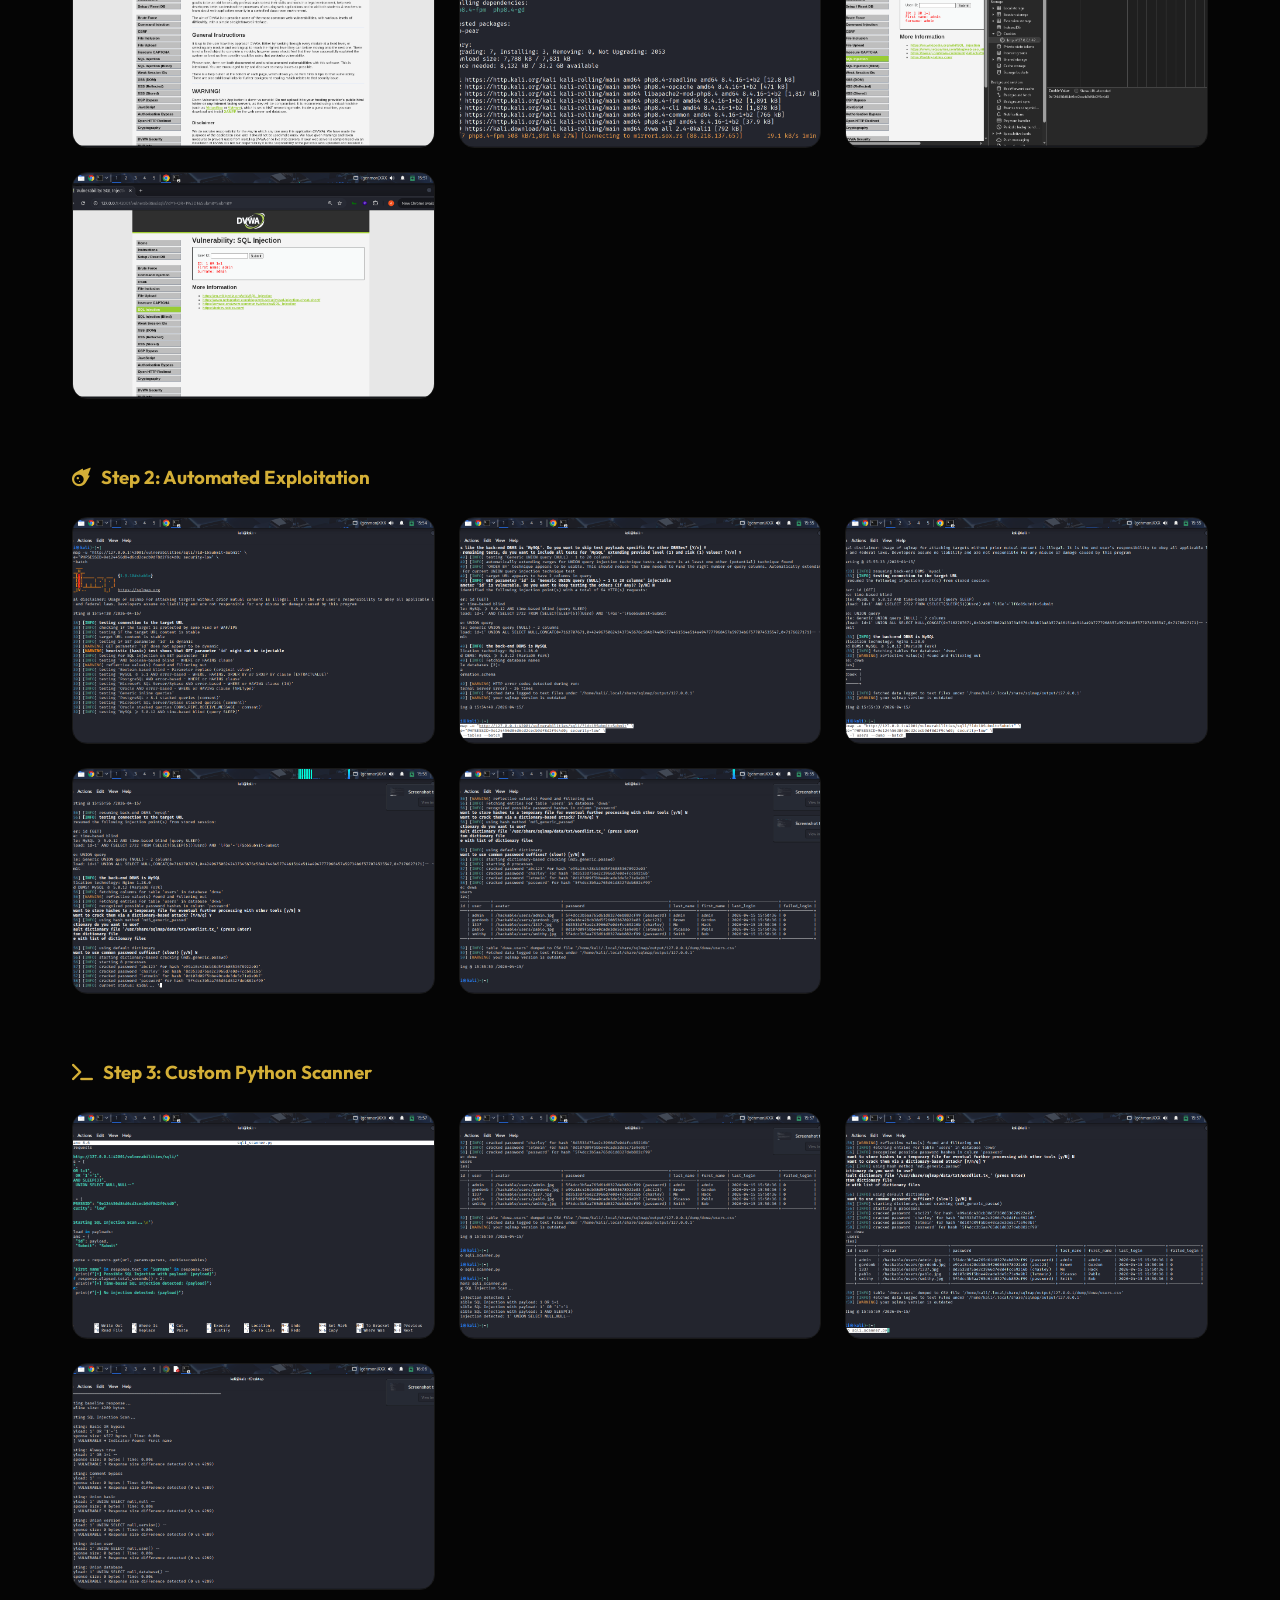
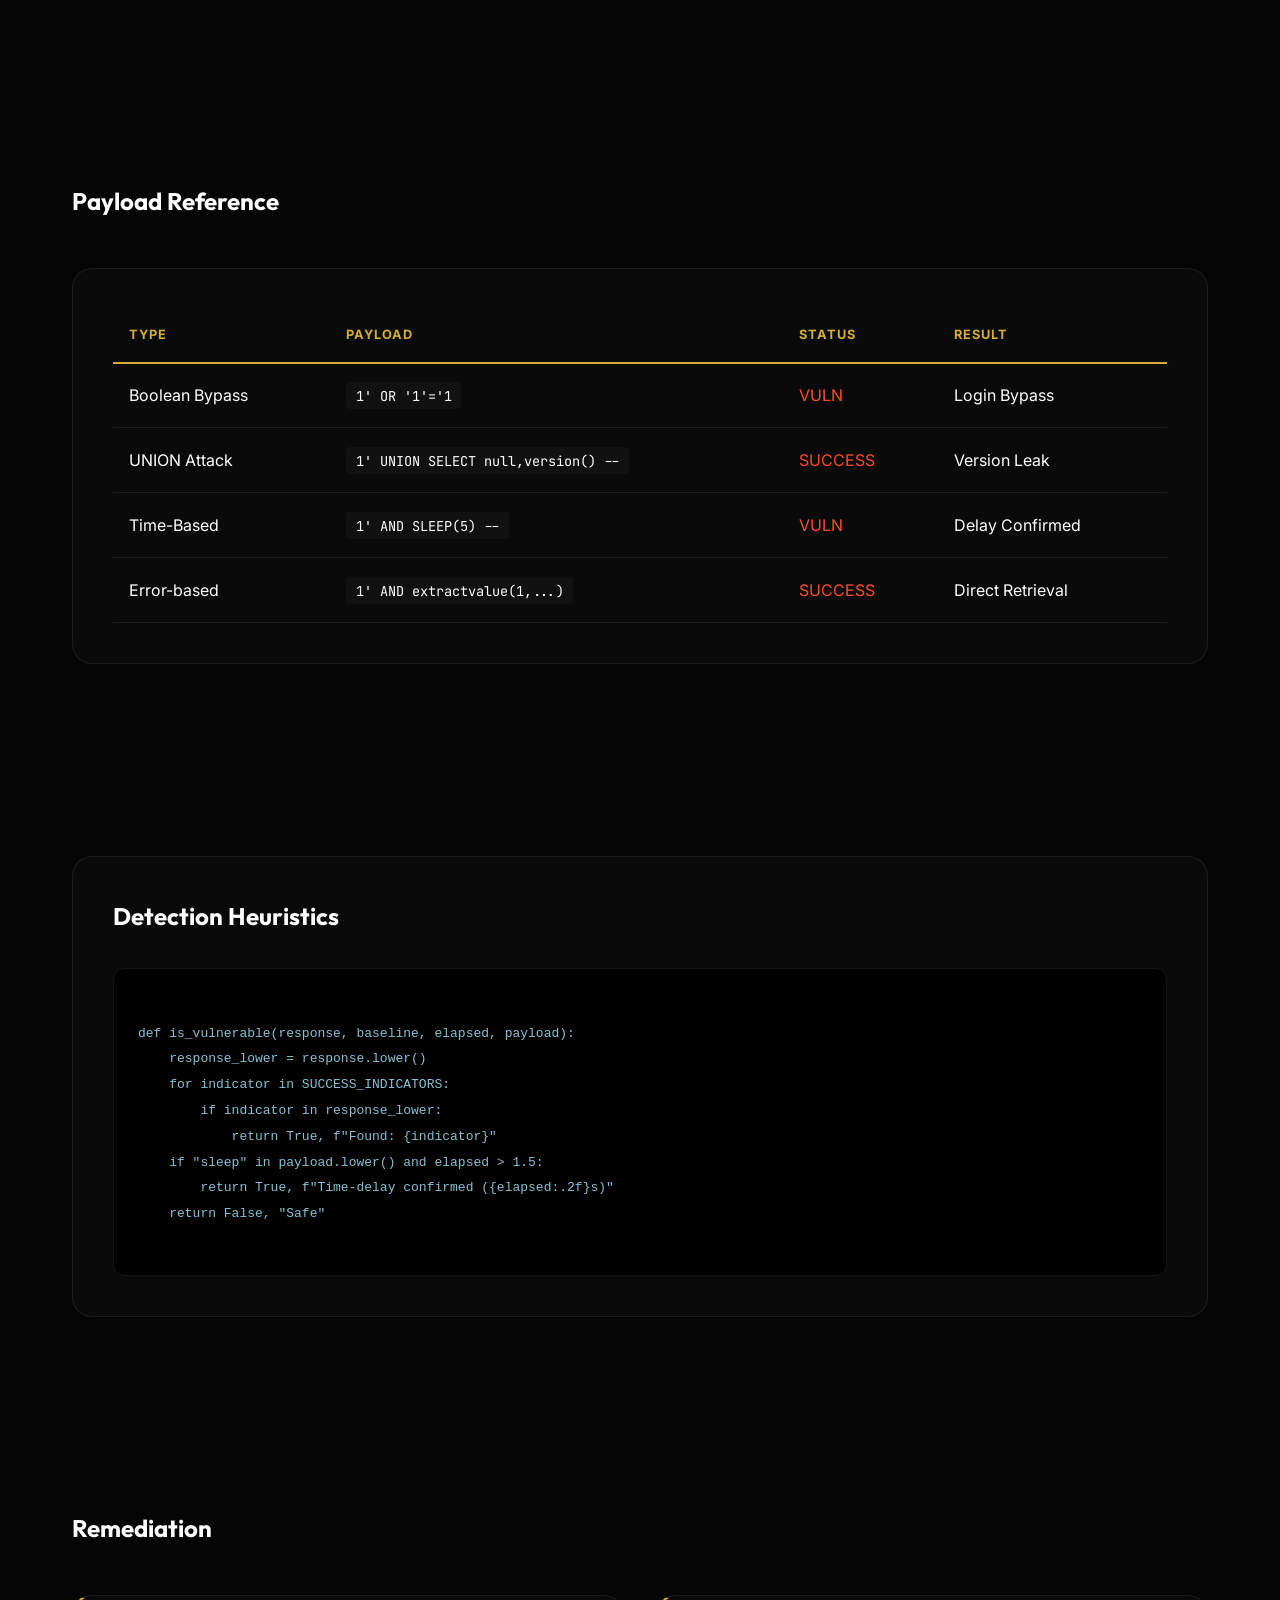
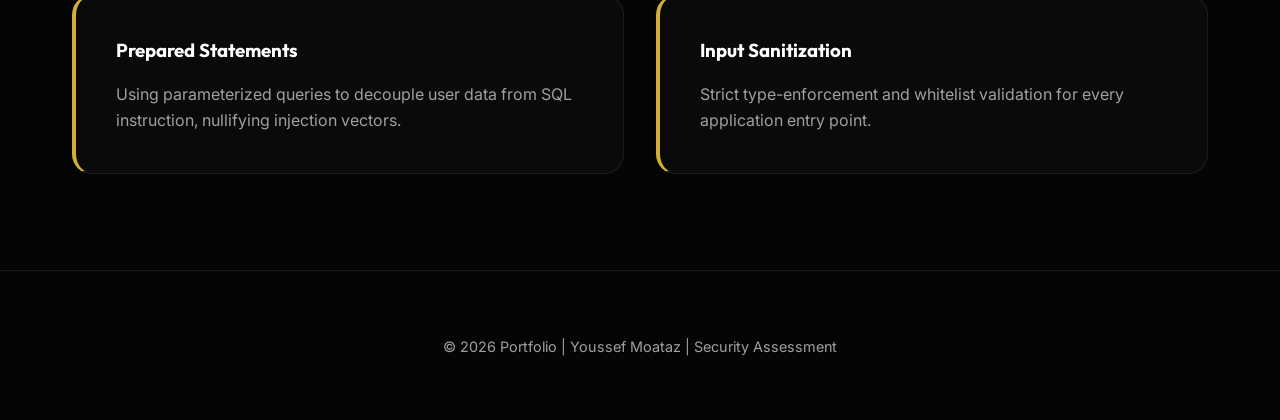
==== commit 27e3ca7d: "Initial commit: Professional SQL Injection Assessment portfolio" ====
--- a/index.html
+++ b/index.html
@@ -12,7 +12,7 @@
     <header class="hero">
         <div class="badge">SEC-REPORT: SQLI-2026</div>
         <h1>SQL Injection Assessment</h1>
-        <p>A technical breakdown of exploitation vectors, detection heuristics, and credential recovery chains on the DVWA platform.</p>
+        <p>A technical security audit detailing manual SQL injection testing and automated credential extraction on DVWA.</p>
         
         <div class="container" style="margin-top: 4rem;">
             <div class="stats-header">
@@ -32,8 +32,8 @@
         </div>
 
         <div style="margin-top: 3rem; display: flex; gap: 1.5rem;">
-            <a href="formal_report.html" class="btn"><i class="fas fa-file-pdf"></i> Download Official Report</a>
-            <a href="#summary" class="btn btn-outline">Explore Findings</a>
+            <a href="formal_report.html" class="btn"><i class="fas fa-file-contract"></i> View Formal Audit</a>
+            <a href="#summary" class="btn btn-outline">Explore SQLi Findings</a>
         </div>
 
         <div style="margin-top: 2rem;">
@@ -112,18 +112,18 @@
             <div class="meth-grid">
                 <div class="card meth-item">
                     <i class="fas fa-keyboard meth-icon"></i>
-                    <h3>Manual Logic</h3>
-                    <p>Testing unsanitized parameters with Boolean and Error-based payloads to identify underlying SQL flaws.</p>
+                    <h3>Manual Logic Flaws</h3>
+                    <p>Tested unsanitized input parameters with Boolean and Error-based payloads to map the backend database structure.</p>
                 </div>
                 <div class="card meth-item">
                     <i class="fas fa-robot meth-icon"></i>
-                    <h3>Automation</h3>
-                    <p>Using SQLMap for automated database mapping and rapid concurrent record extraction.</p>
+                    <h3>Automated Exploitation</h3>
+                    <p>Utilized SQLMap to automate schema enumeration and quickly dump administrative user records.</p>
                 </div>
                 <div class="card meth-item">
                     <i class="fas fa-code meth-icon"></i>
-                    <h3>Custom Tooling</h3>
-                    <p>Developing Python scripts for specialized timing analysis and heuristic-based signature detection.</p>
+                    <h3>Custom Security Tooling</h3>
+                    <p>Developed a Python script using requests to automate heuristic vulnerability detection for custom injection verification.</p>
                 </div>
             </div>
         </section>
@@ -196,67 +196,67 @@
         <section id="evidence">
             <h2 style="margin-bottom: 1rem;">Technical Evidence</h2>
             
-            <h3 style="color: var(--accent-gold); margin-bottom: 1.5rem;"><i class="fas fa-search" style="margin-right:10px;"></i>Phase A: Identification</h3>
+            <h3 style="color: var(--accent-gold); margin-bottom: 1.5rem;"><i class="fas fa-search" style="margin-right:10px;"></i>Step 1: Application Reconnaissance</h3>
             <div class="gallery" style="margin-bottom: 4rem;">
                 <div class="gallery-item">
                     <img src="pics/Screenshot_2026-04-15_15_50_52.png">
-                    <div class="gallery-overlay"><h4>Target App</h4><p>Landing on SQLi Module.</p></div>
+                    <div class="gallery-overlay"><h4>Target Application</h4><p>DVWA SQLi Module loaded.</p></div>
                 </div>
                 <div class="gallery-item">
                     <img src="pics/Screenshot_2026-04-15_15_42_27.png">
-                    <div class="gallery-overlay"><h4>Dependencies</h4><p>Kali environment setup.</p></div>
+                    <div class="gallery-overlay"><h4>Environment</h4><p>Kali Linux toolset initialized.</p></div>
                 </div>
                 <div class="gallery-item">
                     <img src="pics/Screenshot_2026-04-15_15_54_03.png">
-                    <div class="gallery-overlay"><h4>Cookie Recon</h4><p>Session mapping.</p></div>
+                    <div class="gallery-overlay"><h4>Session Config</h4><p>Capturing active PHP session tokens.</p></div>
                 </div>
                 <div class="gallery-item">
                     <img src="pics/Screenshot_2026-04-15_15_51_50.png">
-                    <div class="gallery-overlay"><h4>Manual Probe</h4><p>Boolean verification.</p></div>
-                </div>
-            </div>
-
-            <h3 style="color: var(--accent-gold); margin-bottom: 1.5rem;"><i class="fas fa-meteor" style="margin-right:10px;"></i>Phase B: Exploitation</h3>
+                    <div class="gallery-overlay"><h4>Manual Test</h4><p>Confirming Boolean vulnerability.</p></div>
+                </div>
+            </div>
+
+            <h3 style="color: var(--accent-gold); margin-bottom: 1.5rem;"><i class="fas fa-meteor" style="margin-right:10px;"></i>Step 2: Automated Exploitation</h3>
             <div class="gallery" style="margin-bottom: 4rem;">
                 <div class="gallery-item">
                     <img src="pics/Screenshot_2026-04-15_15_54_40.png">
-                    <div class="gallery-overlay"><h4>Scan Start</h4><p>Heuristic probing.</p></div>
+                    <div class="gallery-overlay"><h4>SQLMap Init</h4><p>Starting heuristic scan.</p></div>
                 </div>
                 <div class="gallery-item">
                     <img src="pics/Screenshot_2026-04-15_15_55_29.png">
-                    <div class="gallery-overlay"><h4>Confirmation</h4><p>Vulnerability detected.</p></div>
+                    <div class="gallery-overlay"><h4>Vector Match</h4><p>Blind and UNION vectors confirmed.</p></div>
                 </div>
                 <div class="gallery-item">
                     <img src="pics/Screenshot_2026-04-15_15_55_54.png">
-                    <div class="gallery-overlay"><h4>Mapping</h4><p>Table enumeration.</p></div>
+                    <div class="gallery-overlay"><h4>Database Extracted</h4><p>Dumping 'users' table schema.</p></div>
                 </div>
                 <div class="gallery-item">
                     <img src="pics/Screenshot_2026-04-15_15_55_58.png">
-                    <div class="gallery-overlay"><h4>Recovery</h4><p>MD5 extraction.</p></div>
+                    <div class="gallery-overlay"><h4>Hash Retrieval</h4><p>Targeting MD5 credentials.</p></div>
                 </div>
                 <div class="gallery-item">
                     <img src="pics/Screenshot_2026-04-15_15_56_00.png">
-                    <div class="gallery-overlay"><h4>Full Dump</h4><p>Credential recovery.</p></div>
-                </div>
-            </div>
-
-            <h3 style="color: var(--accent-gold); margin-bottom: 1.5rem;"><i class="fas fa-terminal" style="margin-right:10px;"></i>Phase C: Custom Proof</h3>
+                    <div class="gallery-overlay"><h4>Data Dump</h4><p>Passwords successfully extracted.</p></div>
+                </div>
+            </div>
+
+            <h3 style="color: var(--accent-gold); margin-bottom: 1.5rem;"><i class="fas fa-terminal" style="margin-right:10px;"></i>Step 3: Custom Python Scanner</h3>
             <div class="gallery">
                 <div class="gallery-item">
                     <img src="pics/Screenshot_2026-04-15_15_57_45.png">
-                    <div class="gallery-overlay"><h4>Source</h4><p>sqli_scanner.py logic.</p></div>
+                    <div class="gallery-overlay"><h4>Custom Script</h4><p>Writing target scanner in Python.</p></div>
                 </div>
                 <div class="gallery-item">
                     <img src="pics/Screenshot_2026-04-15_15_58_00.png">
-                    <div class="gallery-overlay"><h4>Execution</h4><p>Detections trace.</p></div>
+                    <div class="gallery-overlay"><h4>Test Output</h4><p>Confirming logic triggers.</p></div>
                 </div>
                 <div class="gallery-item">
                     <img src="pics/Screenshot_2026-04-15_15_57_24.png">
-                    <div class="gallery-overlay"><h4>Attributes</h4><p>Record recovery.</p></div>
+                    <div class="gallery-overlay"><h4>Exfiltration Hook</h4><p>Testing manual hash extraction.</p></div>
                 </div>
                 <div class="gallery-item">
                     <img src="pics/Screenshot_2026-04-15_16_06_33.png">
-                    <div class="gallery-overlay"><h4>Version 2</h4><p>Advanced trace logs.</p></div>
+                    <div class="gallery-overlay"><h4>Final Run</h4><p>Successful detection logs.</p></div>
                 </div>
             </div>
         </section>
